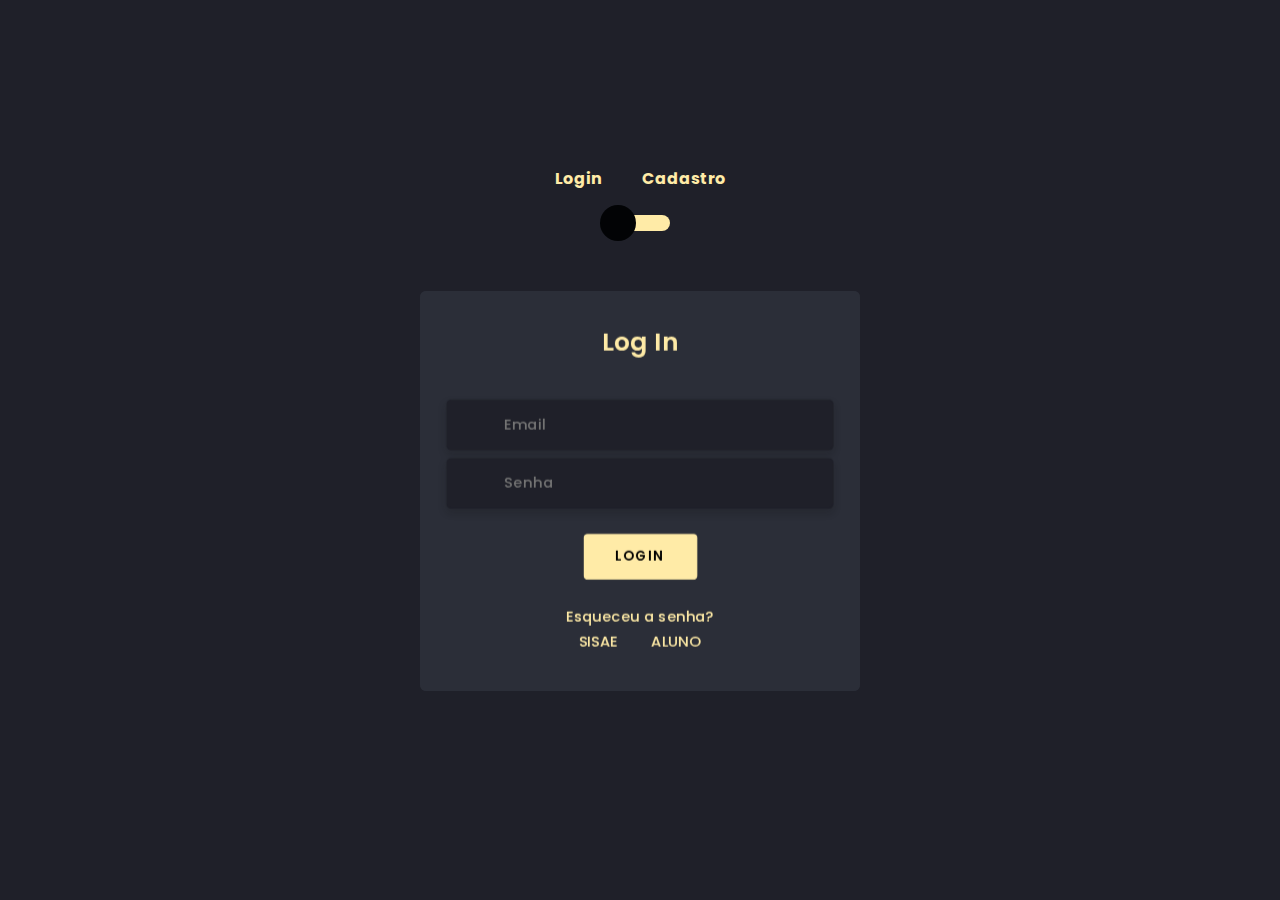
==== login definitivo aluno/index.html @ 61012796 "update titulo" ====
<!doctype html>
<html lang="pt-BR">
<head>
  <title>qualquer coisa</title>
  <meta charset="utf-8">
  <meta name="viewport" content="width=device-width, initial-scale=1, shrink-to-fit=no">
  <link rel="stylesheet" href="https://unicons.iconscout.com/release/v2.1.9/css/unicons.css">
  <link rel="stylesheet" href="https://cdnjs.cloudflare.com/ajax/libs/twitter-bootstrap/4.5.0/css/bootstrap.min.css">
<link rel="stylesheet" href="style.css">
</head>
<body>
	<div class="section">
		<div class="container">
			<div class="row full-height justify-content-center">
				<div class="col-12 text-center align-self-center py-5">
					<div class="section pb-5 pt-5 pt-sm-2 text-center">
						<h6 class="mb-0 pb-3"><span>Login</span><span>Cadastro</span></h6>
			          	<input class="checkbox" type="checkbox" id="reg-log" name="reg-log"/>
			          	<label for="reg-log"></label>
						<div class="card-3d-wrap mx-auto">
							<div class="card-3d-wrapper">
								<div class="card-front">
									<div class="center-wrap">
										<div class="section text-center">
											<h4 class="mb-4 pb-3">Log In</h4>
											<div class="form-group">
												<input type="email" class="form-style" placeholder="Email">
												<i class="input-icon uil uil-at"></i>
											</div>	
											<div class="form-group mt-2">
												<input type="password" class="form-style" placeholder="Senha">
												<i class="input-icon uil uil-lock-alt"></i>
											</div>
											<a href="https://www.web-leb.com/code" class="btn mt-4">Login</a>
                      <p class="mb-0 mt-4 text-center"><a href="" class="link">Esqueceu a senha?</a></p>
					  <p class="mb-0"><a href="" class="link p-3">SISAE</a><a href="" class="link p-3">ALUNO</a></p>
					  
				      					</div>
			      					</div>
			      				</div>
								<div class="card-back">
									<div class="center-wrap">
										<div class="section text-center">
											<h4 class="mb-3 pb-3">Cadastro</h4>
											<div class="form-group">
												<input type="text" class="form-style" placeholder="Nome Completo">
												<i class="input-icon uil uil-user"></i>
											</div>	
											<div class="form-group mt-2">
												<input type="text" class="form-style" placeholder="Matricula">
												<i class="input-icon uil  uil-file-alt"></i>
											</div>	
                      <div class="form-group mt-2">
												<input type="email" class="form-style" placeholder="Email">
												<i class="input-icon uil uil-at"></i>
											</div>
											<div class="form-group mt-2">
												<input type="password" class="form-style" placeholder="Senha">
												<i class="input-icon uil uil-lock-alt"></i>
											</div>
											<a href="index.html" class="btn mt-4">Registre-se</a>
				      					</div>
			      					</div>
			      				</div>
			      			</div>
			      		</div>
			      	</div>
		      	</div>
	      	</div>
	    </div>
	</div>
</body>
</html>
---- login definitivo aluno/style.css ----
@import url('https://fonts.googleapis.com/css?family=Poppins:400,500,600,700,800,900');
body{
	font-family: 'Poppins', sans-serif;
	font-weight: 300;
	line-height: 1.7;
	color: #ffeba7;
	background-color: #1f2029;
}
a:hover {
	text-decoration: none;
}
.link {
  color: #ffeba7;
}
.link:hover {
  color: #c4c3ca;
}
p {
  font-weight: 500;
  font-size: 14px;
}
h4 {
  font-weight: 600;
}
h6 span{
  padding: 0 20px;
  font-weight: 700;
}
.section{
  position: relative;
  width: 100%;
  display: block;
}
.full-height{
  min-height: 100vh;
}
[type="checkbox"]:checked,
[type="checkbox"]:not(:checked){
display: none;
}
.checkbox:checked + label,
.checkbox:not(:checked) + label{
  position: relative;
  display: block;
  text-align: center;
  width: 60px;
  height: 16px;
  border-radius: 8px;
  padding: 0;
  margin: 10px auto;
  cursor: pointer;
  background-color: #ffeba7;
}
.checkbox:checked + label:before,
.checkbox:not(:checked) + label:before{
  position: absolute;
  display: block;
  width: 36px;
  height: 36px;
  border-radius: 50%;
  color: #ffeba7;
  background-color: #020305;
  font-family: 'unicons';
  content: '\eb4f';
  z-index: 20;
  top: -10px;
  left: -10px;
  line-height: 36px;
  text-align: center;
  font-size: 24px;
  transition: all 0.5s ease;
}
.checkbox:checked + label:before {
  transform: translateX(44px) rotate(-270deg);
}
.card-3d-wrap {
  position: relative;
  width: 440px;
  max-width: 100%;
  height: 400px;
  -webkit-transform-style: preserve-3d;
  transform-style: preserve-3d;
  perspective: 800px;
  margin-top: 60px;
}
.card-3d-wrapper {
  width: 100%;
  height: 100%;
  position:absolute;
  -webkit-transform-style: preserve-3d;
  transform-style: preserve-3d;
  transition: all 600ms ease-out; 
}
.card-front, .card-back {
  width: 100%;
  height: 100%;
  background-color: #2b2e38;
  background-image: url('pattern_japanese-pattern-2_1_2_0-0_0_1__ffffff00_000000.png');
  position: absolute;
  border-radius: 6px;
  -webkit-transform-style: preserve-3d;
}
.card-back {
  transform: rotateY(180deg);
}
.checkbox:checked ~ .card-3d-wrap .card-3d-wrapper {
  transform: rotateY(180deg);
}
.center-wrap{
  position: absolute;
  width: 100%;
  padding: 0 35px;
  top: 50%;
  left: 0;
  transform: translate3d(0, -50%, 35px) perspective(100px);
  z-index: 20;
  display: block;
}
.form-group{ 
  position: relative;
  display: block;
    margin: 0;
    padding: 0;
}
.form-style {
  padding: 13px 20px;
  padding-left: 55px;
  height: 48px;
  width: 100%;
  font-weight: 500;
  border-radius: 4px;
  font-size: 14px;
  line-height: 22px;
  letter-spacing: 0.5px;
  outline: none;
  color: #c4c3ca;
  background-color: #1f2029;
  border: none;
  -webkit-transition: all 200ms linear;
  transition: all 200ms linear;
  box-shadow: 0 4px 8px 0 rgba(21,21,21,.2);
}
.form-style:focus,
.form-style:active {
  border: none;
  outline: none;
  box-shadow: 0 4px 8px 0 rgba(21,21,21,.2);
}
.input-icon {
  position: absolute;
  top: 0;
  left: 18px;
  height: 48px;
  font-size: 24px;
  line-height: 48px;
  text-align: left;
  -webkit-transition: all 200ms linear;
   transition: all 200ms linear;
}
.btn{  
  border-radius: 4px;
  height: 44px;
  font-size: 13px;
  font-weight: 600;
  text-transform: uppercase;
  -webkit-transition : all 200ms linear;
  transition: all 200ms linear;
  padding: 0 30px;
  letter-spacing: 1px;
  display: -webkit-inline-flex;
  display: -ms-inline-flexbox;
  display: inline-flex;
  align-items: center;
  background-color: #ffeba7;
  color: #000000;
}
.btn:hover{  
  background-color: #000000;
  color: #ffeba7;
  box-shadow: 0 8px 24px 0 rgba(16,39,112,.2);
}
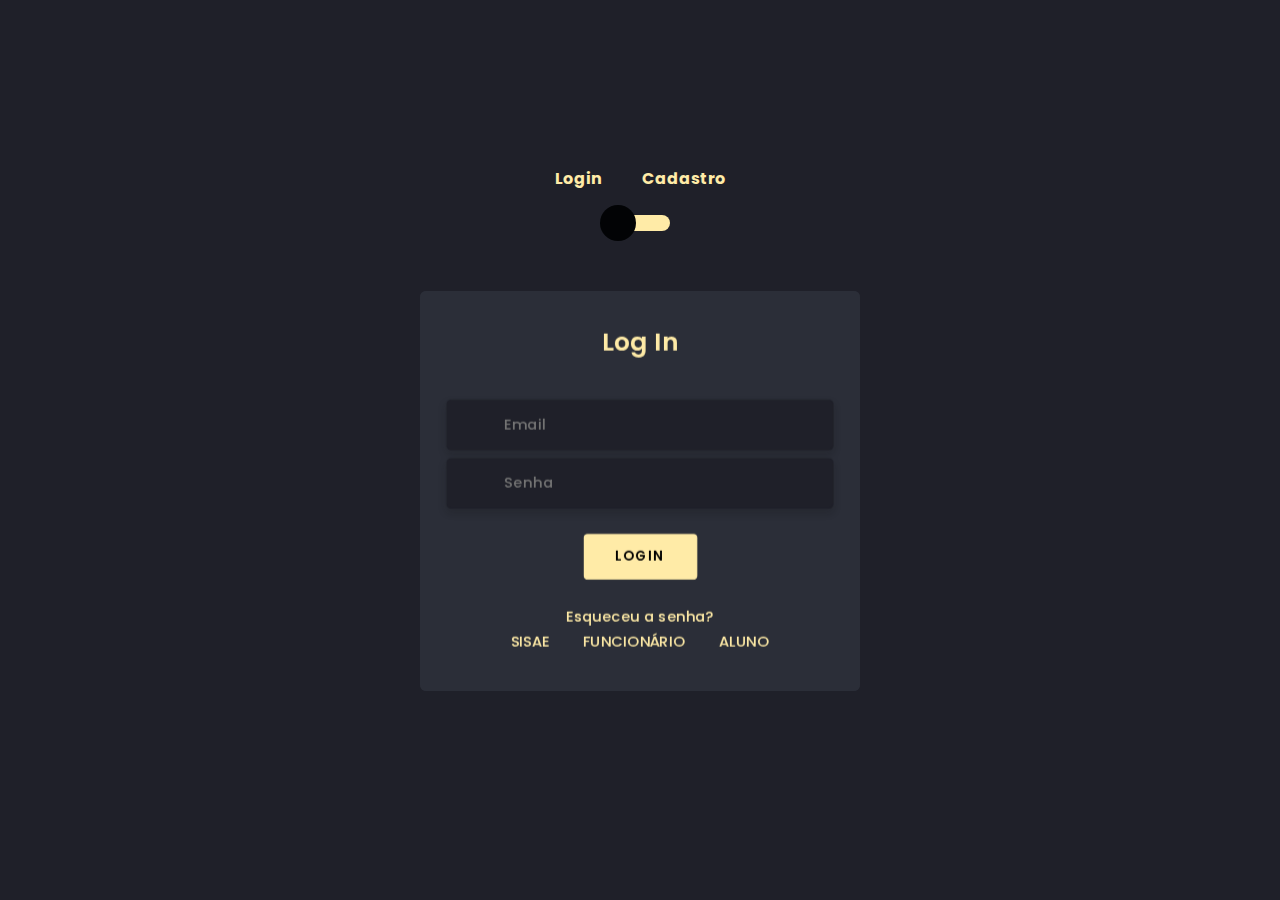
==== commit 2d3e353c: "add novo user" ====
--- a/login definitivo aluno/index.html
+++ b/login definitivo aluno/index.html
@@ -1,7 +1,8 @@
 <!doctype html>
 <html lang="pt-BR">
 <head>
-  <title>qualquer coisa</title>
+  <title>  User</title>
+  <link rel="icon"  type="image/ico"  href="img/user120.png" /> <!--icon titulo-->
   <meta charset="utf-8">
   <meta name="viewport" content="width=device-width, initial-scale=1, shrink-to-fit=no">
   <link rel="stylesheet" href="https://unicons.iconscout.com/release/v2.1.9/css/unicons.css">
@@ -31,9 +32,9 @@
 												<input type="password" class="form-style" placeholder="Senha">
 												<i class="input-icon uil uil-lock-alt"></i>
 											</div>
-											<a href="https://www.web-leb.com/code" class="btn mt-4">Login</a>
+											<a href="/Tela Inicio/index.html" class="btn mt-4">Login</a>
                       <p class="mb-0 mt-4 text-center"><a href="" class="link">Esqueceu a senha?</a></p>
-					  <p class="mb-0"><a href="" class="link p-3">SISAE</a><a href="" class="link p-3">ALUNO</a></p>
+					  <p class="mb-0"><a href="" class="link p-3">SISAE</a><a href="" class="link p-3">FUNCIONÁRIO</a><a href="" class="link p-3">ALUNO</a></p>
 					  
 				      					</div>
 			      					</div>
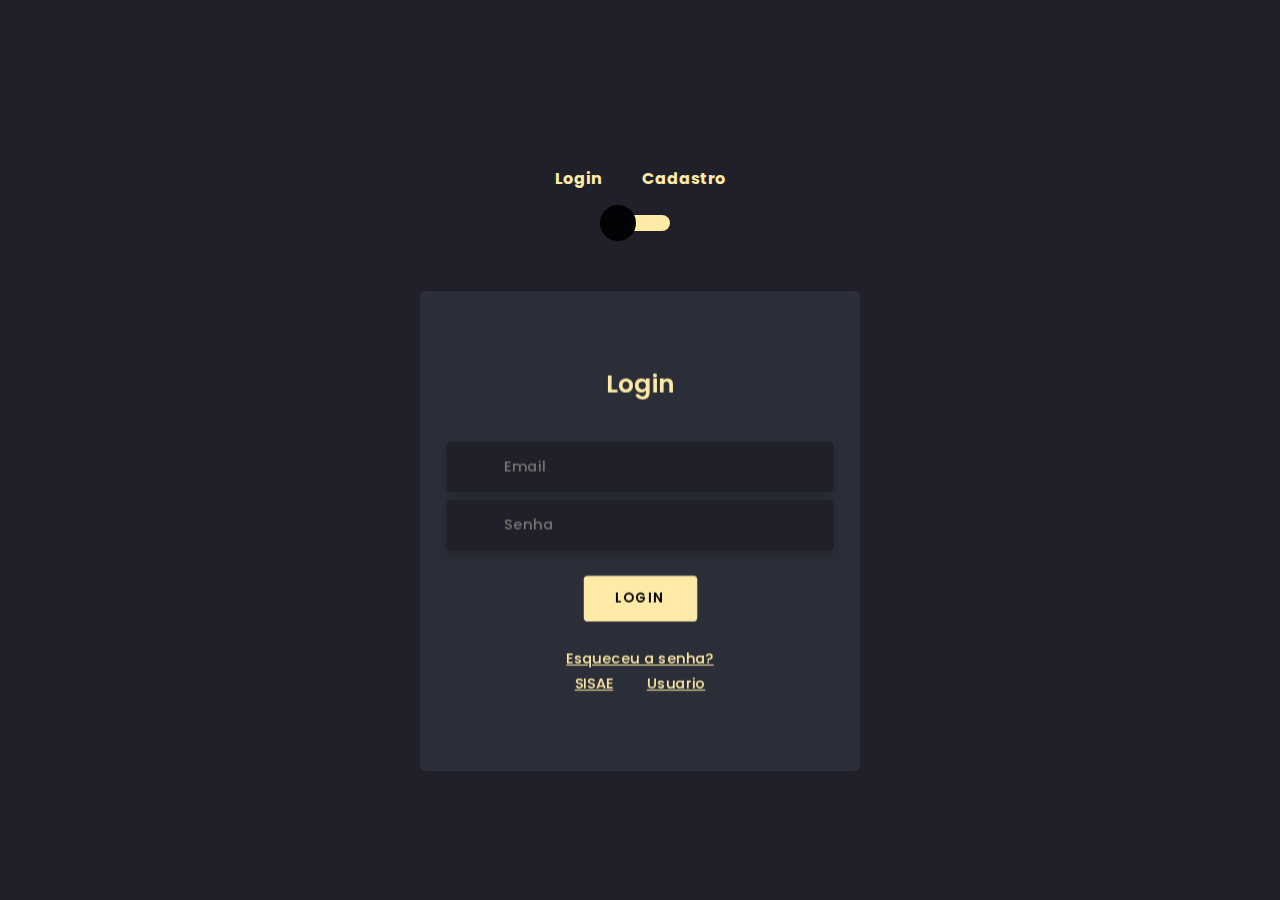
==== commit ec55605f: "adição e estilização dos inputs radios" ====
--- a/login definitivo aluno/index.html
+++ b/login definitivo aluno/index.html
@@ -6,7 +6,10 @@
   <meta charset="utf-8">
   <meta name="viewport" content="width=device-width, initial-scale=1, shrink-to-fit=no">
   <link rel="stylesheet" href="https://unicons.iconscout.com/release/v2.1.9/css/unicons.css">
-  <link rel="stylesheet" href="https://cdnjs.cloudflare.com/ajax/libs/twitter-bootstrap/4.5.0/css/bootstrap.min.css">
+  <link href="css/bootstrap.min.css" rel="stylesheet">
+  <script src="js/popper.min.js" ></script>
+  <script src="js/bootstrap.min.js" ></script>
+  <script src="./assets/js/bootstrap.bundle.min.js"></script> 
 <link rel="stylesheet" href="style.css">
 </head>
 <body>
@@ -22,45 +25,64 @@
 							<div class="card-3d-wrapper">
 								<div class="card-front">
 									<div class="center-wrap">
-										<div class="section text-center">
-											<h4 class="mb-4 pb-3">Log In</h4>
+										<Form class="section text-center" method="get" action="index.html">
+											<h4 class="mb-4 pb-3">Login</h4>
 											<div class="form-group">
-												<input type="email" class="form-style" placeholder="Email">
+												<input type="email" class="form-style" placeholder="Email" id="emaillogin">
 												<i class="input-icon uil uil-at"></i>
 											</div>	
 											<div class="form-group mt-2">
-												<input type="password" class="form-style" placeholder="Senha">
+												<input type="password" class="form-style" placeholder="Senha" id="senhalogin">
 												<i class="input-icon uil uil-lock-alt"></i>
 											</div>
 											<a href="/Tela Inicio/index.html" class="btn mt-4">Login</a>
                       <p class="mb-0 mt-4 text-center"><a href="" class="link">Esqueceu a senha?</a></p>
-					  <p class="mb-0"><a href="" class="link p-3">SISAE</a><a href="" class="link p-3">FUNCIONÁRIO</a><a href="" class="link p-3">ALUNO</a></p>
+					  <p class="mb-0"><a href="" class="link link-underline-opacity-0 p-3">SISAE</a><a href="" class="link link-underline-opacity-0 p-3">Usuario</a></p>
 					  
-				      					</div>
+				      					</Form>
 			      					</div>
 			      				</div>
 								<div class="card-back">
 									<div class="center-wrap">
-										<div class="section text-center">
+										<form class="section text-center" method="get" action="index.html" >
 											<h4 class="mb-3 pb-3">Cadastro</h4>
+
 											<div class="form-group">
-												<input type="text" class="form-style" placeholder="Nome Completo">
+												<input type="text" class="form-style" placeholder="Nome Completo" id="Nomealuno">
 												<i class="input-icon uil uil-user"></i>
-											</div>	
+											</div>
+
+
+                     						 <div class="form-group mt-2">
+												<input type="email" class="form-style" placeholder="Email" id="email">
+												<i class="input-icon uil uil-at"></i>
+											</div>
+
 											<div class="form-group mt-2">
-												<input type="text" class="form-style" placeholder="Matricula">
+												<input type="password" class="form-style" placeholder="Senha" id="senha">
+												<i class="input-icon uil uil-lock-alt"></i>
+											</div>
+
+											<div class="form-group mt-2">
+												<input type="text" class="form-style" placeholder="Matricula" id="matricula">
 												<i class="input-icon uil  uil-file-alt"></i>
 											</div>	
-                      <div class="form-group mt-2">
-												<input type="email" class="form-style" placeholder="Email">
-												<i class="input-icon uil uil-at"></i>
-											</div>
+
 											<div class="form-group mt-2">
-												<input type="password" class="form-style" placeholder="Senha">
-												<i class="input-icon uil uil-lock-alt"></i>
-											</div>
+												<label class="" for="tipo-usuario">Tipo:</label>
+												
+												<div class="form-check form-check-inline ms-4">
+													<input class="form-check-input"  type="radio" id="discente" name="tipo_usuario">
+													<label class="form-check-label" for="discente">Discente</label>
+												</div>
+												<div class="form-check form-check-inline mx-3">
+													<input class="form-check-input" type="radio" id="docente" name="tipo_usuario">
+													<label class="form-check-label" for="docente">Docente</label>
+												</div>
+												
+											</div>	
 											<a href="index.html" class="btn mt-4">Registre-se</a>
-				      					</div>
+				      					</form>
 			      					</div>
 			      				</div>
 			      			</div>
@@ -70,5 +92,12 @@
 	      	</div>
 	    </div>
 	</div>
+
+	<!-- <?php 
+		$NOME = $_GET["nomealuno"]
+		$MATRICULA = $_GET["matricula"]
+		$EMAIL = $_GET["email"]
+		$SENHA = $_GET["senha"]
+	?> -->
 </body>
 </html>
